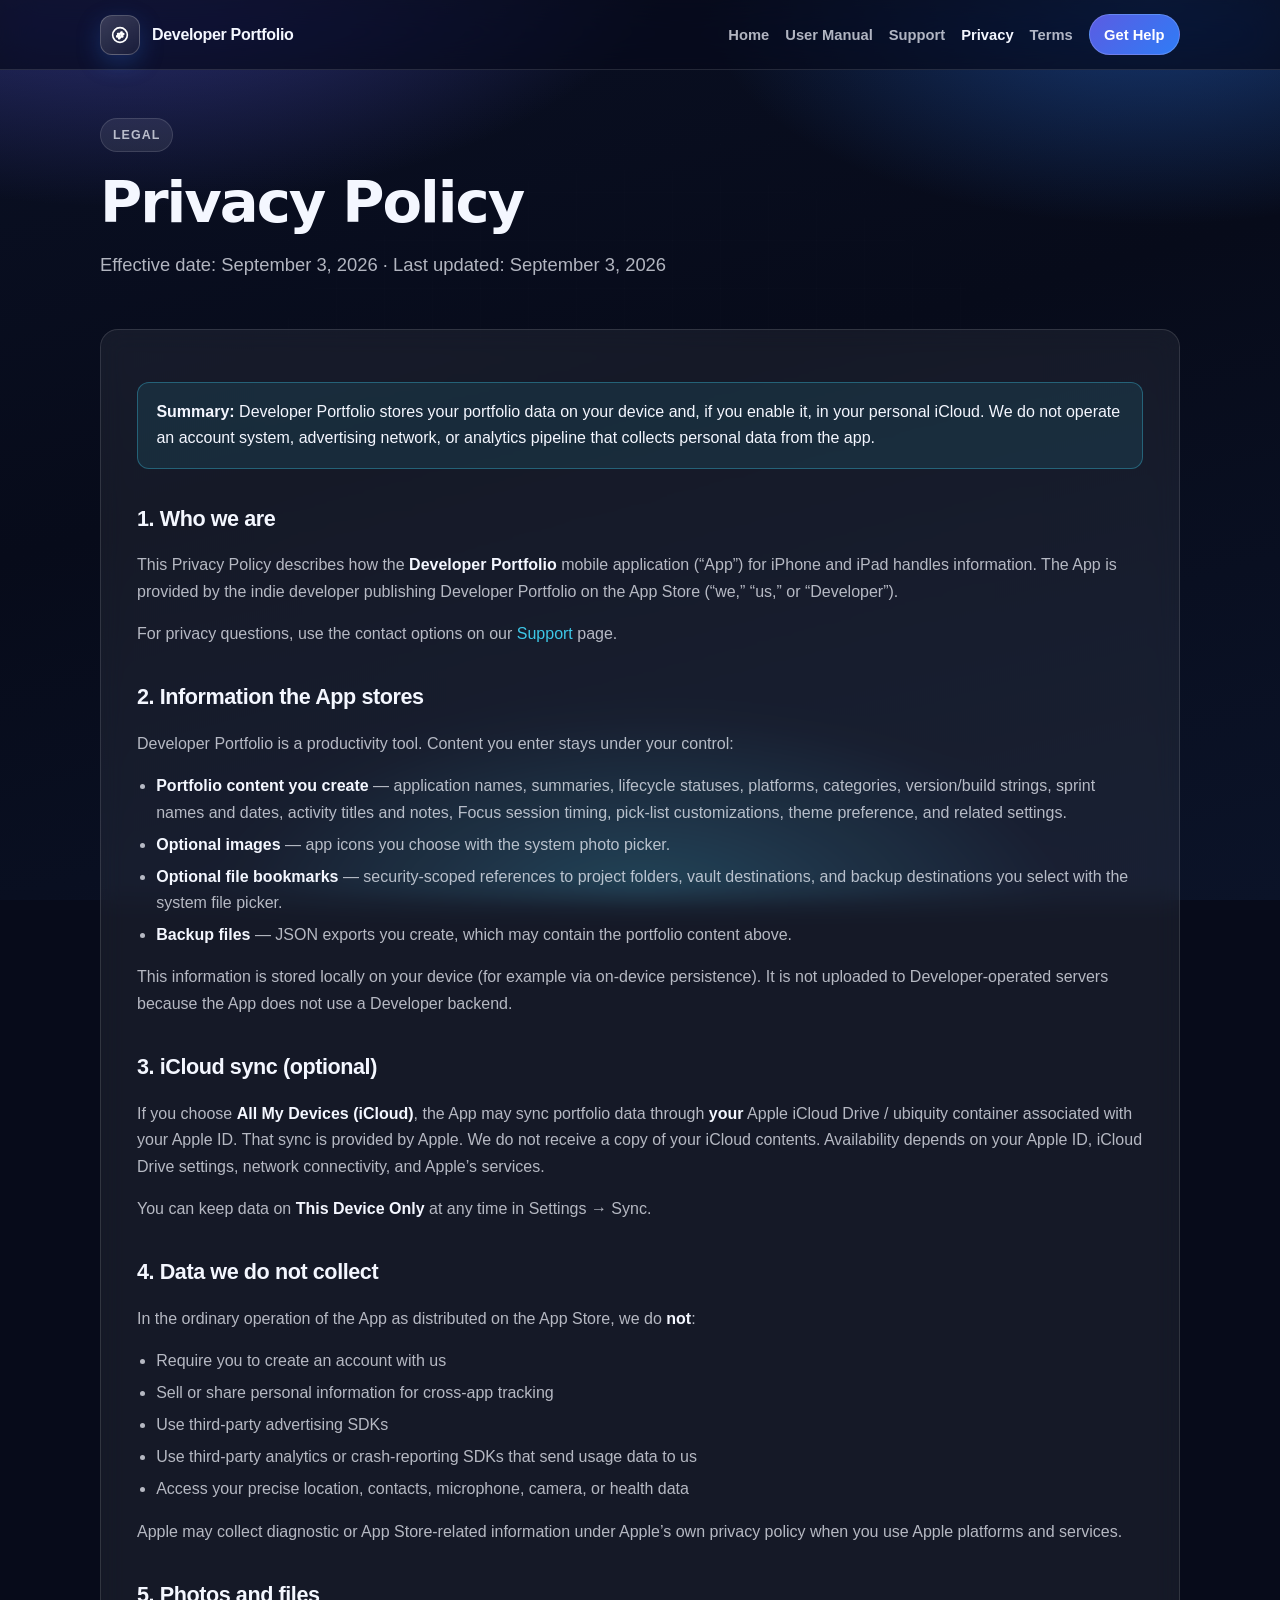
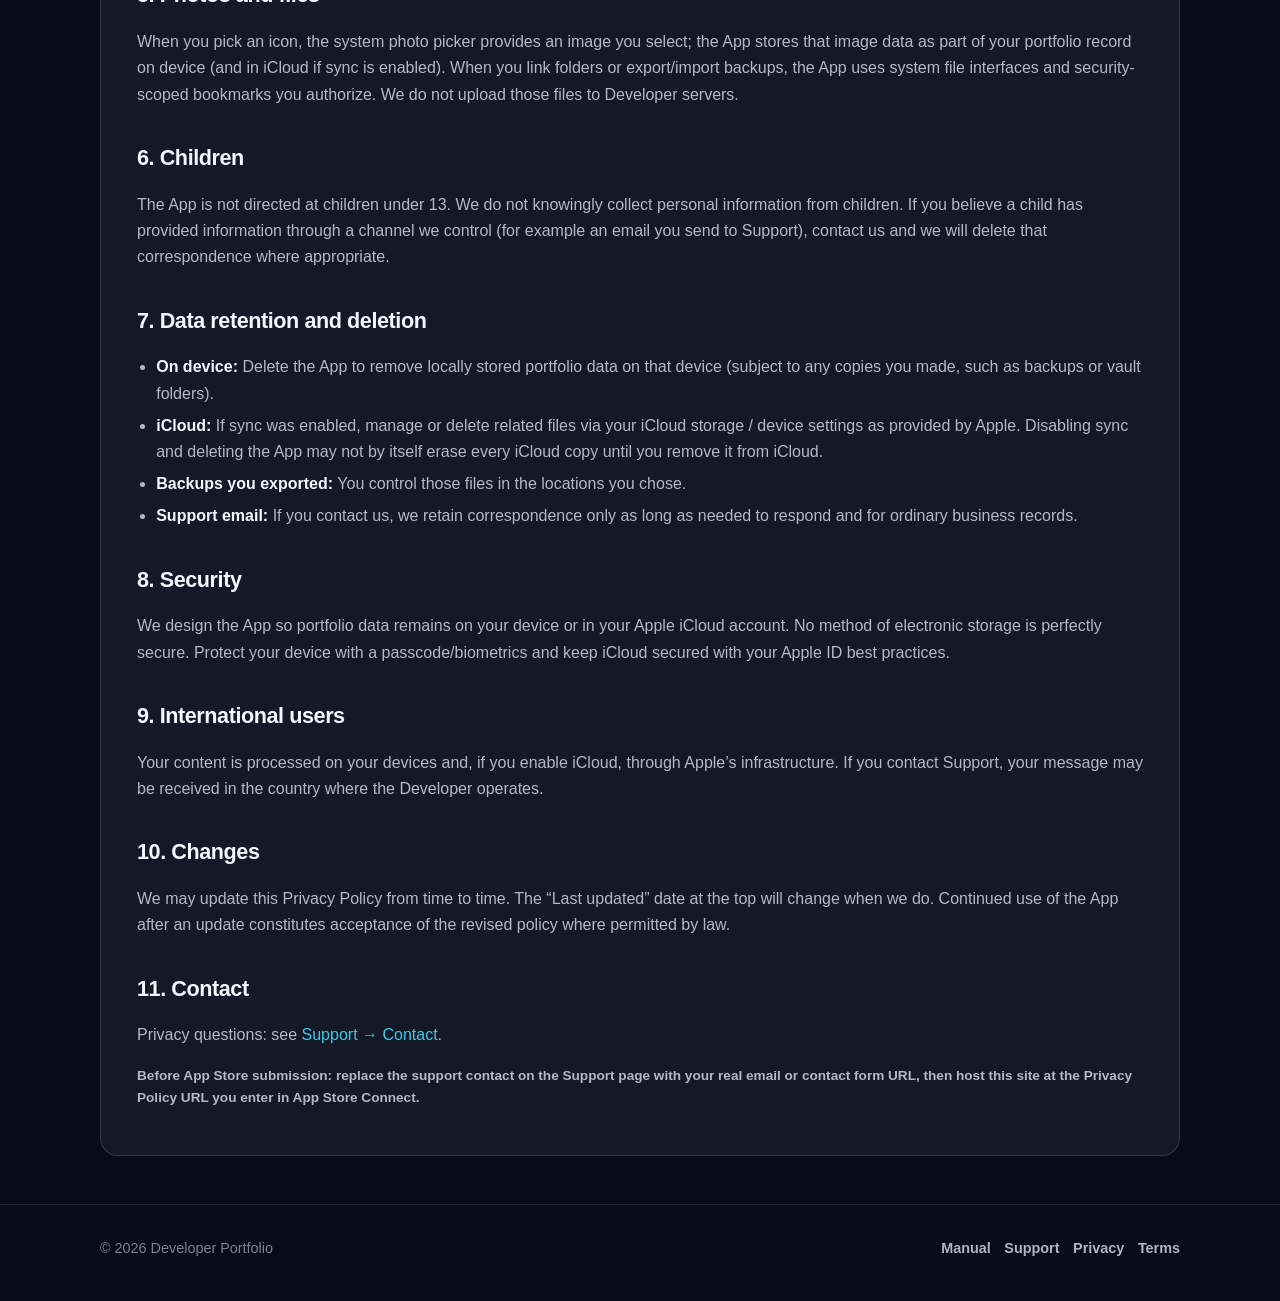
==== privacy.html @ 0a1b5a17 "Add files via upload" ====
<!DOCTYPE html>
<html lang="en">
<head>
  <meta charset="utf-8" />
  <meta name="viewport" content="width=device-width, initial-scale=1" />
  <title>Privacy Policy — Developer Portfolio</title>
  <meta name="description" content="Privacy Policy for the Developer Portfolio iOS and iPadOS app." />
  <link rel="icon" href="assets/logo.svg" type="image/svg+xml" />
  <link rel="stylesheet" href="css/styles.css" />
</head>
<body>
  <header class="site-nav">
    <div class="wrap inner">
      <a class="brand" href="index.html">
        <span class="brand-mark" aria-hidden="true">
          <svg viewBox="0 0 24 24"><circle cx="12" cy="12" r="8"/><path d="M9.5 10.5h3l.7-1.7h1l-1 1.7H16v1h-2.2l-.7 1.6H15V14h-2.3L11.6 16h-1l.8-2H8.5v-1h2.5l.7-1.6H9.5v-1z"/></svg>
        </span>
        Developer Portfolio
      </a>
      <nav class="nav-links" aria-label="Primary">
        <a href="index.html">Home</a>
        <a href="manual.html">User Manual</a>
        <a href="support.html">Support</a>
        <a href="privacy.html" aria-current="page">Privacy</a>
        <a href="terms.html">Terms</a>
        <a class="nav-cta" href="support.html#contact">Get Help</a>
      </nav>
    </div>
  </header>

  <main class="wrap">
    <header class="page-hero">
      <div class="eyebrow">Legal</div>
      <h1>Privacy Policy</h1>
      <p class="lead">Effective date: September 3, 2026 · Last updated: September 3, 2026</p>
    </header>

    <article class="panel">
      <div class="callout">
        <strong>Summary:</strong> Developer Portfolio stores your portfolio data on your device and, if you enable it, in your personal iCloud. We do not operate an account system, advertising network, or analytics pipeline that collects personal data from the app.
      </div>

      <h2>1. Who we are</h2>
      <p>This Privacy Policy describes how the <strong>Developer Portfolio</strong> mobile application (“App”) for iPhone and iPad handles information. The App is provided by the indie developer publishing Developer Portfolio on the App Store (“we,” “us,” or “Developer”).</p>
      <p>For privacy questions, use the contact options on our <a href="support.html#contact">Support</a> page.</p>

      <h2>2. Information the App stores</h2>
      <p>Developer Portfolio is a productivity tool. Content you enter stays under your control:</p>
      <ul>
        <li><strong>Portfolio content you create</strong> — application names, summaries, lifecycle statuses, platforms, categories, version/build strings, sprint names and dates, activity titles and notes, Focus session timing, pick-list customizations, theme preference, and related settings.</li>
        <li><strong>Optional images</strong> — app icons you choose with the system photo picker.</li>
        <li><strong>Optional file bookmarks</strong> — security-scoped references to project folders, vault destinations, and backup destinations you select with the system file picker.</li>
        <li><strong>Backup files</strong> — JSON exports you create, which may contain the portfolio content above.</li>
      </ul>
      <p>This information is stored locally on your device (for example via on-device persistence). It is not uploaded to Developer-operated servers because the App does not use a Developer backend.</p>

      <h2>3. iCloud sync (optional)</h2>
      <p>If you choose <strong>All My Devices (iCloud)</strong>, the App may sync portfolio data through <strong>your</strong> Apple iCloud Drive / ubiquity container associated with your Apple ID. That sync is provided by Apple. We do not receive a copy of your iCloud contents. Availability depends on your Apple ID, iCloud Drive settings, network connectivity, and Apple’s services.</p>
      <p>You can keep data on <strong>This Device Only</strong> at any time in Settings → Sync.</p>

      <h2>4. Data we do not collect</h2>
      <p>In the ordinary operation of the App as distributed on the App Store, we do <strong>not</strong>:</p>
      <ul>
        <li>Require you to create an account with us</li>
        <li>Sell or share personal information for cross-app tracking</li>
        <li>Use third-party advertising SDKs</li>
        <li>Use third-party analytics or crash-reporting SDKs that send usage data to us</li>
        <li>Access your precise location, contacts, microphone, camera, or health data</li>
      </ul>
      <p>Apple may collect diagnostic or App Store-related information under Apple’s own privacy policy when you use Apple platforms and services.</p>

      <h2>5. Photos and files</h2>
      <p>When you pick an icon, the system photo picker provides an image you select; the App stores that image data as part of your portfolio record on device (and in iCloud if sync is enabled). When you link folders or export/import backups, the App uses system file interfaces and security-scoped bookmarks you authorize. We do not upload those files to Developer servers.</p>

      <h2>6. Children</h2>
      <p>The App is not directed at children under 13. We do not knowingly collect personal information from children. If you believe a child has provided information through a channel we control (for example an email you send to Support), contact us and we will delete that correspondence where appropriate.</p>

      <h2>7. Data retention and deletion</h2>
      <ul>
        <li><strong>On device:</strong> Delete the App to remove locally stored portfolio data on that device (subject to any copies you made, such as backups or vault folders).</li>
        <li><strong>iCloud:</strong> If sync was enabled, manage or delete related files via your iCloud storage / device settings as provided by Apple. Disabling sync and deleting the App may not by itself erase every iCloud copy until you remove it from iCloud.</li>
        <li><strong>Backups you exported:</strong> You control those files in the locations you chose.</li>
        <li><strong>Support email:</strong> If you contact us, we retain correspondence only as long as needed to respond and for ordinary business records.</li>
      </ul>

      <h2>8. Security</h2>
      <p>We design the App so portfolio data remains on your device or in your Apple iCloud account. No method of electronic storage is perfectly secure. Protect your device with a passcode/biometrics and keep iCloud secured with your Apple ID best practices.</p>

      <h2>9. International users</h2>
      <p>Your content is processed on your devices and, if you enable iCloud, through Apple’s infrastructure. If you contact Support, your message may be received in the country where the Developer operates.</p>

      <h2>10. Changes</h2>
      <p>We may update this Privacy Policy from time to time. The “Last updated” date at the top will change when we do. Continued use of the App after an update constitutes acceptance of the revised policy where permitted by law.</p>

      <h2>11. Contact</h2>
      <p>Privacy questions: see <a href="support.html#contact">Support → Contact</a>.</p>
      <p class="placeholder-note">Before App Store submission: replace the support contact on the Support page with your real email or contact form URL, then host this site at the Privacy Policy URL you enter in App Store Connect.</p>
    </article>
  </main>

  <footer class="footer">
    <div class="wrap inner">
      <div>© <span id="y"></span> Developer Portfolio</div>
      <nav aria-label="Footer">
        <a href="manual.html">Manual</a>
        <a href="support.html">Support</a>
        <a href="privacy.html">Privacy</a>
        <a href="terms.html">Terms</a>
      </nav>
    </div>
  </footer>
  <script>document.getElementById('y').textContent = new Date().getFullYear();</script>
</body>
</html>
---- css/styles.css ----
/* Developer Portfolio — support site */
:root {
  --bg-deep: #070b1a;
  --bg-mid: #0e1630;
  --bg-card: rgba(255, 255, 255, 0.06);
  --bg-card-strong: rgba(255, 255, 255, 0.1);
  --stroke: rgba(255, 255, 255, 0.12);
  --stroke-strong: rgba(255, 255, 255, 0.22);
  --text: #f4f7ff;
  --text-muted: rgba(244, 247, 255, 0.72);
  --text-dim: rgba(244, 247, 255, 0.5);
  --indigo: #5b5ce2;
  --blue: #2f7cf6;
  --cyan: #3ec8e8;
  --accent: #7c83ff;
  --success: #34c759;
  --warning: #ea931e;
  --danger: #ff5a5f;
  --radius: 18px;
  --radius-sm: 12px;
  --shadow: 0 24px 80px rgba(0, 0, 0, 0.45);
  --font: "Avenir Next", "Segoe UI", "Helvetica Neue", sans-serif;
  --font-display: "Avenir Next", "Segoe UI", system-ui, sans-serif;
  --max: 1080px;
}

*,
*::before,
*::after {
  box-sizing: border-box;
}

html {
  scroll-behavior: smooth;
}

body {
  margin: 0;
  min-height: 100vh;
  font-family: var(--font);
  color: var(--text);
  background: var(--bg-deep);
  line-height: 1.65;
  -webkit-font-smoothing: antialiased;
}

body::before {
  content: "";
  position: fixed;
  inset: 0;
  z-index: -2;
  background:
    radial-gradient(ellipse 80% 60% at 10% -10%, rgba(91, 92, 226, 0.55), transparent 55%),
    radial-gradient(ellipse 70% 50% at 90% 0%, rgba(46, 124, 246, 0.4), transparent 50%),
    radial-gradient(ellipse 60% 40% at 50% 100%, rgba(62, 200, 232, 0.22), transparent 55%),
    linear-gradient(165deg, #0a1024 0%, #070b1a 45%, #0b1328 100%);
}

body::after {
  content: "";
  position: fixed;
  inset: 0;
  z-index: -1;
  opacity: 0.35;
  background-image:
    linear-gradient(rgba(255, 255, 255, 0.03) 1px, transparent 1px),
    linear-gradient(90deg, rgba(255, 255, 255, 0.03) 1px, transparent 1px);
  background-size: 48px 48px;
  mask-image: radial-gradient(ellipse at center, black 30%, transparent 75%);
  pointer-events: none;
}

a {
  color: var(--cyan);
  text-decoration: none;
  transition: color 0.2s ease, opacity 0.2s ease;
}

a:hover {
  color: #7de4ff;
}

img {
  max-width: 100%;
  display: block;
}

.wrap {
  width: min(100% - 2.5rem, var(--max));
  margin-inline: auto;
}

/* Nav */
.site-nav {
  position: sticky;
  top: 0;
  z-index: 40;
  backdrop-filter: blur(18px) saturate(1.4);
  -webkit-backdrop-filter: blur(18px) saturate(1.4);
  background: rgba(7, 11, 26, 0.72);
  border-bottom: 1px solid var(--stroke);
}

.site-nav .inner {
  display: flex;
  align-items: center;
  justify-content: space-between;
  gap: 1rem;
  padding: 0.9rem 0;
}

.brand {
  display: flex;
  align-items: center;
  gap: 0.75rem;
  color: var(--text);
  font-weight: 700;
  letter-spacing: -0.02em;
}

.brand-mark {
  width: 40px;
  height: 40px;
  border-radius: 12px;
  display: grid;
  place-items: center;
  background: linear-gradient(145deg, rgba(255, 255, 255, 0.18), rgba(255, 255, 255, 0.05));
  border: 1px solid var(--stroke-strong);
  box-shadow: 0 8px 24px rgba(47, 124, 246, 0.25);
}

.brand-mark svg {
  width: 22px;
  height: 22px;
  fill: none;
  stroke: white;
  stroke-width: 1.8;
  stroke-linecap: round;
  stroke-linejoin: round;
}

.nav-links {
  display: flex;
  flex-wrap: wrap;
  gap: 0.35rem 1rem;
  align-items: center;
  justify-content: flex-end;
}

.nav-links a {
  color: var(--text-muted);
  font-size: 0.92rem;
  font-weight: 600;
}

.nav-links a:hover,
.nav-links a[aria-current="page"] {
  color: var(--text);
}

.nav-cta {
  padding: 0.45rem 0.9rem !important;
  border-radius: 999px;
  background: linear-gradient(135deg, var(--indigo), var(--blue));
  color: white !important;
  border: 1px solid rgba(255, 255, 255, 0.18);
}

/* Hero */
.hero {
  padding: 4.5rem 0 3.5rem;
  position: relative;
}

.hero-grid {
  display: grid;
  gap: 2.5rem;
  align-items: center;
}

@media (min-width: 900px) {
  .hero-grid {
    grid-template-columns: 1.15fr 0.85fr;
  }
}

.eyebrow {
  display: inline-flex;
  align-items: center;
  gap: 0.45rem;
  padding: 0.35rem 0.75rem;
  border-radius: 999px;
  background: rgba(255, 255, 255, 0.08);
  border: 1px solid var(--stroke);
  color: var(--text-muted);
  font-size: 0.78rem;
  font-weight: 700;
  letter-spacing: 0.08em;
  text-transform: uppercase;
  margin-bottom: 1.25rem;
}

.hero h1,
.page-hero h1 {
  font-family: var(--font-display);
  font-size: clamp(2.4rem, 5vw, 3.6rem);
  line-height: 1.08;
  letter-spacing: -0.035em;
  font-weight: 800;
  margin: 0 0 1rem;
}

.gradient-text {
  background: linear-gradient(120deg, #fff 10%, #a8c8ff 45%, var(--cyan) 90%);
  -webkit-background-clip: text;
  background-clip: text;
  color: transparent;
}

.lead {
  font-size: 1.15rem;
  color: var(--text-muted);
  max-width: 36rem;
  margin: 0 0 1.75rem;
}

.cta-row {
  display: flex;
  flex-wrap: wrap;
  gap: 0.75rem;
}

.btn {
  display: inline-flex;
  align-items: center;
  justify-content: center;
  gap: 0.5rem;
  padding: 0.85rem 1.25rem;
  border-radius: 999px;
  font-weight: 700;
  font-size: 0.95rem;
  border: 1px solid transparent;
  cursor: pointer;
  transition: transform 0.15s ease, box-shadow 0.2s ease, background 0.2s ease;
}

.btn:hover {
  transform: translateY(-1px);
}

.btn-primary {
  color: white;
  background: linear-gradient(135deg, var(--indigo), var(--blue) 55%, var(--cyan));
  box-shadow: 0 12px 40px rgba(47, 124, 246, 0.35);
}

.btn-ghost {
  color: var(--text);
  background: rgba(255, 255, 255, 0.06);
  border-color: var(--stroke-strong);
}

.phone-mock {
  position: relative;
  justify-self: center;
  width: min(100%, 300px);
  aspect-ratio: 9 / 17;
  border-radius: 36px;
  padding: 12px;
  background: linear-gradient(160deg, rgba(255, 255, 255, 0.2), rgba(255, 255, 255, 0.05));
  border: 1px solid var(--stroke-strong);
  box-shadow: var(--shadow);
  animation: float 6s ease-in-out infinite;
}

.phone-screen {
  height: 100%;
  border-radius: 28px;
  overflow: hidden;
  background: linear-gradient(160deg, #4f46c8 0%, #2563eb 45%, #22b8cf 100%);
  display: flex;
  flex-direction: column;
  align-items: center;
  justify-content: center;
  gap: 1rem;
  padding: 1.5rem;
  text-align: center;
}

.phone-icon {
  width: 72px;
  height: 72px;
  border-radius: 22px;
  background: rgba(255, 255, 255, 0.16);
  border: 1px solid rgba(255, 255, 255, 0.28);
  display: grid;
  place-items: center;
  backdrop-filter: blur(8px);
}

.phone-icon svg {
  width: 34px;
  height: 34px;
  stroke: white;
  fill: none;
  stroke-width: 1.8;
  stroke-linecap: round;
  stroke-linejoin: round;
}

.phone-screen h2 {
  margin: 0;
  font-size: 1.35rem;
  font-weight: 800;
}

.phone-screen p {
  margin: 0;
  opacity: 0.9;
  font-weight: 600;
}

.phone-chip {
  margin-top: 0.5rem;
  padding: 0.35rem 0.75rem;
  border-radius: 999px;
  background: rgba(255, 255, 255, 0.18);
  font-size: 0.75rem;
  font-weight: 700;
}

@keyframes float {
  0%, 100% { transform: translateY(0); }
  50% { transform: translateY(-10px); }
}

/* Sections */
.section {
  padding: 3.5rem 0;
}

.section-head {
  margin-bottom: 2rem;
  max-width: 40rem;
}

.section-head h2 {
  margin: 0 0 0.65rem;
  font-size: clamp(1.6rem, 3vw, 2.1rem);
  letter-spacing: -0.025em;
}

.section-head p {
  margin: 0;
  color: var(--text-muted);
}

.feature-grid {
  display: grid;
  gap: 1rem;
  grid-template-columns: repeat(auto-fit, minmax(240px, 1fr));
}

.feature-card {
  padding: 1.35rem 1.4rem;
  border-radius: var(--radius);
  background: var(--bg-card);
  border: 1px solid var(--stroke);
  backdrop-filter: blur(10px);
  transition: border-color 0.2s ease, transform 0.2s ease, background 0.2s ease;
}

.feature-card:hover {
  border-color: var(--stroke-strong);
  background: var(--bg-card-strong);
  transform: translateY(-2px);
}

.feature-icon {
  width: 42px;
  height: 42px;
  border-radius: 12px;
  display: grid;
  place-items: center;
  margin-bottom: 0.9rem;
  background: linear-gradient(135deg, rgba(91, 92, 226, 0.35), rgba(62, 200, 232, 0.25));
  border: 1px solid var(--stroke);
  font-size: 1.15rem;
}

.feature-card h3 {
  margin: 0 0 0.45rem;
  font-size: 1.05rem;
  letter-spacing: -0.02em;
}

.feature-card p {
  margin: 0;
  color: var(--text-muted);
  font-size: 0.95rem;
}

.status-row {
  display: flex;
  flex-wrap: wrap;
  gap: 0.5rem;
  margin-top: 1.5rem;
}

.chip {
  padding: 0.35rem 0.7rem;
  border-radius: 999px;
  font-size: 0.75rem;
  font-weight: 700;
  border: 1px solid transparent;
}

.chip-ideation { background: rgba(175, 82, 222, 0.2); color: #d9a6ff; border-color: rgba(175, 82, 222, 0.35); }
.chip-design { background: rgba(50, 173, 230, 0.2); color: #7dd8ff; border-color: rgba(50, 173, 230, 0.35); }
.chip-dev { background: rgba(0, 122, 255, 0.2); color: #7cbcff; border-color: rgba(0, 122, 255, 0.35); }
.chip-test { background: rgba(255, 149, 0, 0.2); color: #ffc266; border-color: rgba(255, 149, 0, 0.35); }
.chip-review { background: rgba(234, 147, 30, 0.22); color: #ffc170; border-color: rgba(234, 147, 30, 0.4); }
.chip-pub { background: rgba(52, 199, 89, 0.2); color: #7dff9f; border-color: rgba(52, 199, 89, 0.35); }
.chip-maint { background: rgba(48, 176, 199, 0.2); color: #7de4f0; border-color: rgba(48, 176, 199, 0.35); }

/* Page layout */
.page-hero {
  padding: 3rem 0 1.5rem;
}

.page-hero .lead {
  margin-bottom: 0;
}

.panel {
  margin: 1.5rem 0 3rem;
  padding: 1.75rem 1.5rem;
  border-radius: var(--radius);
  background: var(--bg-card);
  border: 1px solid var(--stroke);
  backdrop-filter: blur(12px);
}

@media (min-width: 700px) {
  .panel {
    padding: 2rem 2.25rem;
  }
}

.panel h2 {
  margin: 2rem 0 0.75rem;
  font-size: 1.35rem;
  letter-spacing: -0.02em;
}

.panel h2:first-child {
  margin-top: 0;
}

.panel h3 {
  margin: 1.5rem 0 0.5rem;
  font-size: 1.05rem;
}

.panel p,
.panel li {
  color: var(--text-muted);
}

.panel ul,
.panel ol {
  padding-left: 1.2rem;
}

.panel li + li {
  margin-top: 0.35rem;
}

.panel strong {
  color: var(--text);
}

.callout {
  margin: 1.25rem 0;
  padding: 1rem 1.15rem;
  border-radius: var(--radius-sm);
  border: 1px solid rgba(62, 200, 232, 0.35);
  background: rgba(62, 200, 232, 0.1);
  color: var(--text);
}

.callout.warn {
  border-color: rgba(234, 147, 30, 0.4);
  background: rgba(234, 147, 30, 0.12);
}

.toc {
  display: grid;
  gap: 0.4rem;
  margin: 1rem 0 0;
}

.toc a {
  color: var(--text-muted);
  font-weight: 600;
}

.toc a:hover {
  color: var(--cyan);
}

.manual-nav {
  display: grid;
  gap: 0.65rem;
  margin-bottom: 1.5rem;
}

@media (min-width: 700px) {
  .manual-layout {
    display: grid;
    grid-template-columns: 220px 1fr;
    gap: 1.5rem;
    align-items: start;
  }

  .manual-nav {
    position: sticky;
    top: 5.5rem;
    margin-bottom: 0;
  }
}

.support-grid {
  display: grid;
  gap: 1rem;
  grid-template-columns: repeat(auto-fit, minmax(240px, 1fr));
}

.support-card {
  padding: 1.35rem;
  border-radius: var(--radius);
  background: var(--bg-card);
  border: 1px solid var(--stroke);
}

.support-card h3 {
  margin: 0 0 0.5rem;
}

.support-card p {
  margin: 0 0 1rem;
  color: var(--text-muted);
}

.meta-table {
  width: 100%;
  border-collapse: collapse;
  margin: 1rem 0;
  font-size: 0.95rem;
}

.meta-table th,
.meta-table td {
  text-align: left;
  padding: 0.7rem 0.6rem;
  border-bottom: 1px solid var(--stroke);
  vertical-align: top;
}

.meta-table th {
  width: 36%;
  color: var(--text);
  font-weight: 700;
}

.meta-table td {
  color: var(--text-muted);
}

.footer {
  margin-top: 2rem;
  padding: 2rem 0 2.5rem;
  border-top: 1px solid var(--stroke);
  color: var(--text-dim);
  font-size: 0.9rem;
}

.footer .inner {
  display: flex;
  flex-wrap: wrap;
  gap: 1rem;
  justify-content: space-between;
  align-items: center;
}

.footer nav {
  display: flex;
  flex-wrap: wrap;
  gap: 0.85rem;
}

.footer a {
  color: var(--text-muted);
  font-weight: 600;
}

.footer a:hover {
  color: var(--text);
}

.placeholder-note {
  font-size: 0.85rem;
  color: var(--warning);
  font-weight: 600;
}

@media (prefers-reduced-motion: reduce) {
  .phone-mock,
  .btn,
  .feature-card {
    animation: none;
    transition: none;
  }
}

@media print {
  body::before,
  body::after,
  .site-nav,
  .footer,
  .cta-row,
  .phone-mock {
    display: none !important;
  }

  body {
    background: white;
    color: #111;
  }

  .panel,
  .feature-card,
  .support-card {
    background: white;
    border: 1px solid #ddd;
    backdrop-filter: none;
    break-inside: avoid;
  }

  a {
    color: #0645ad;
  }

  .gradient-text {
    color: #1a1a2e;
    -webkit-text-fill-color: #1a1a2e;
  }
}
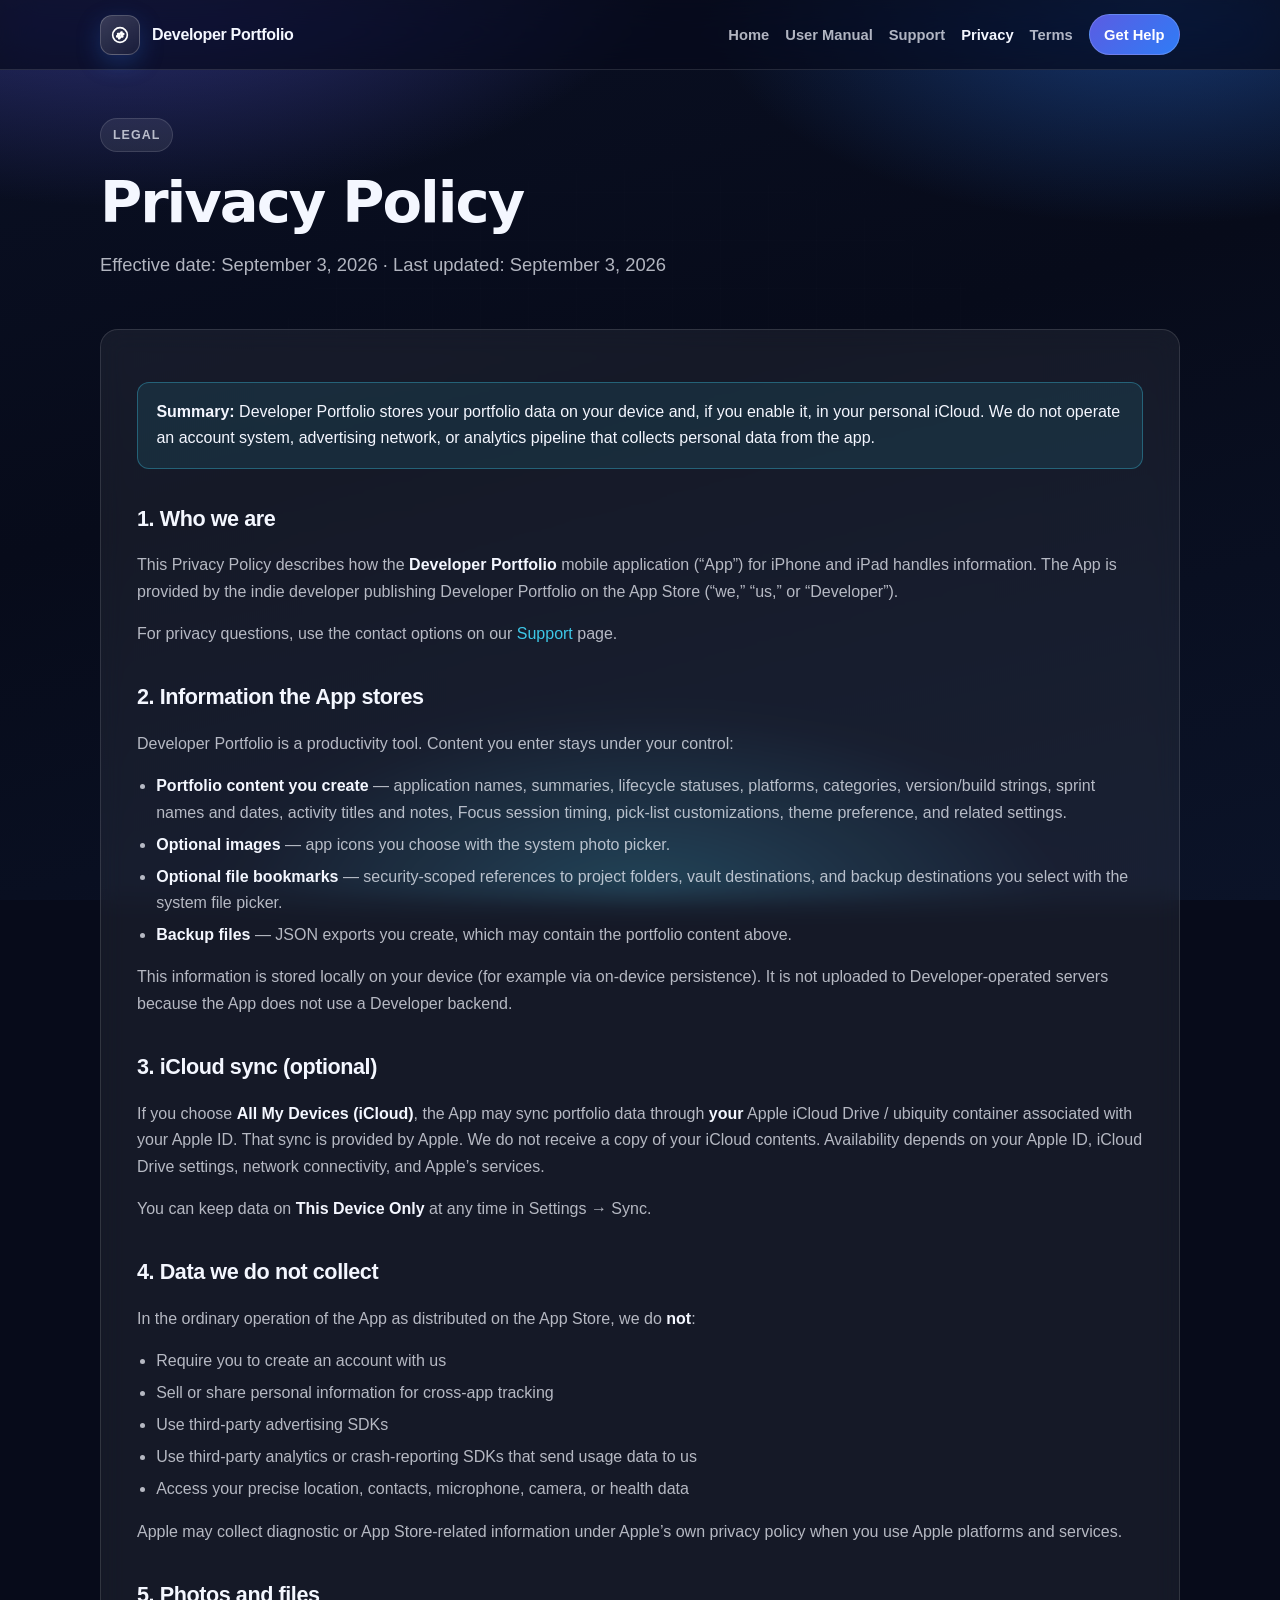
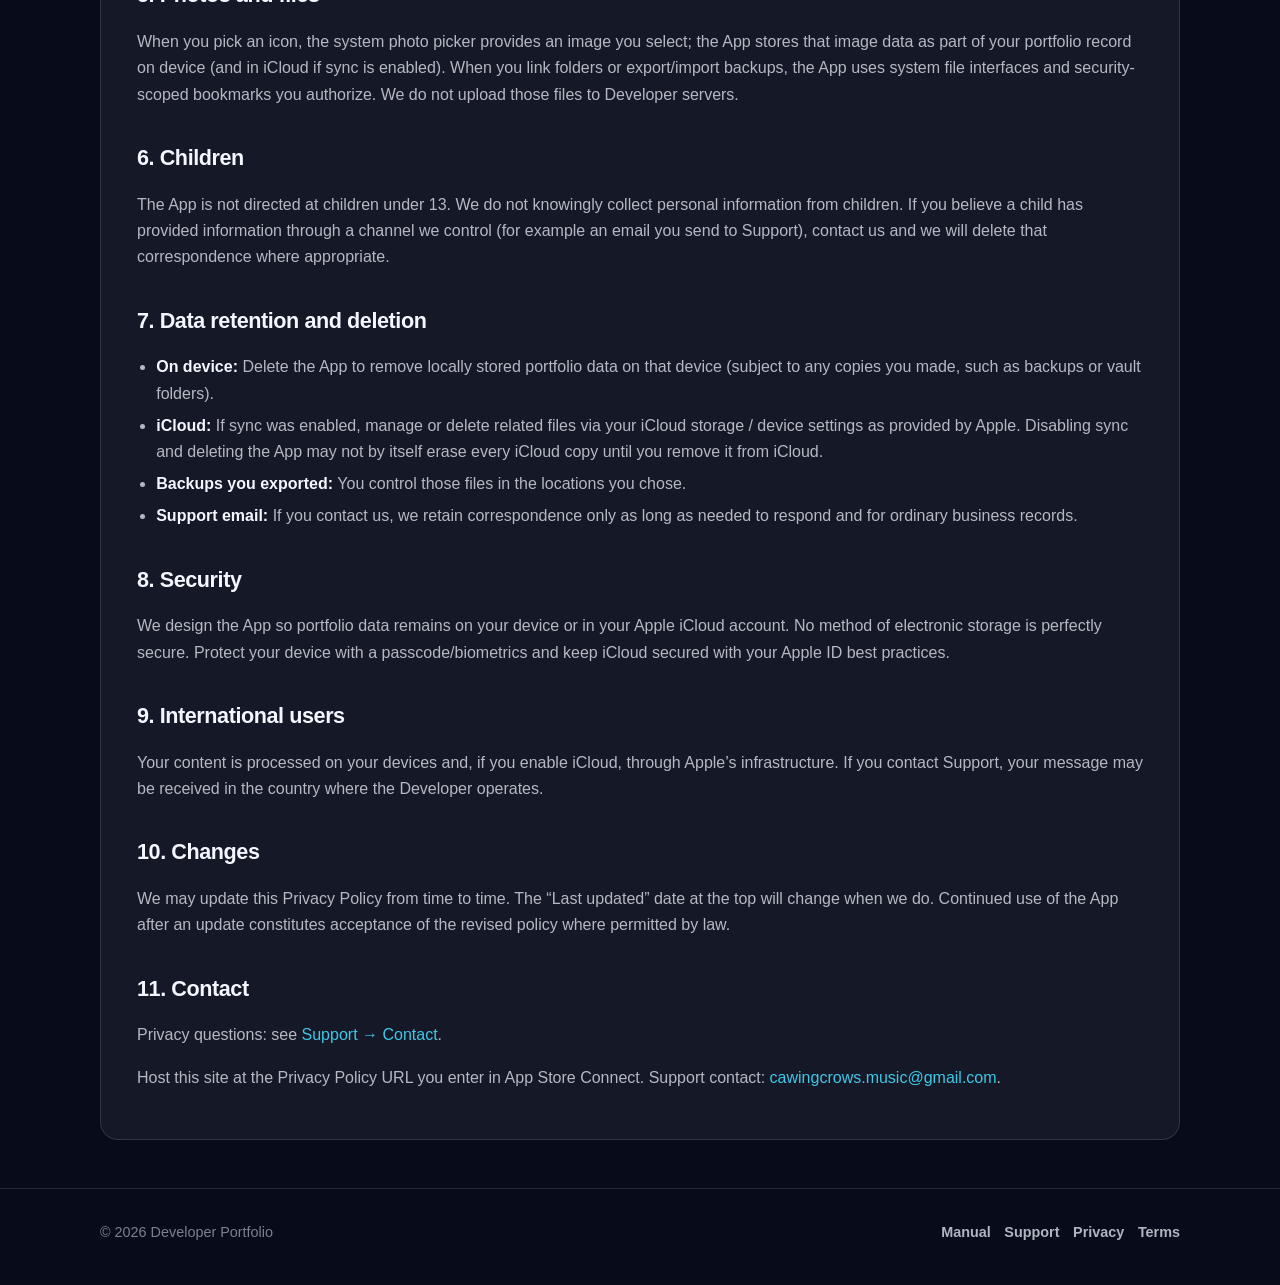
==== commit 10943d59: "Add files via upload" ====
--- a/privacy.html
+++ b/privacy.html
@@ -94,7 +94,7 @@
 
       <h2>11. Contact</h2>
       <p>Privacy questions: see <a href="support.html#contact">Support → Contact</a>.</p>
-      <p class="placeholder-note">Before App Store submission: replace the support contact on the Support page with your real email or contact form URL, then host this site at the Privacy Policy URL you enter in App Store Connect.</p>
+      <p>Host this site at the Privacy Policy URL you enter in App Store Connect. Support contact: <a href="mailto:cawingcrows.music@gmail.com">cawingcrows.music@gmail.com</a>.</p>
     </article>
   </main>
 
